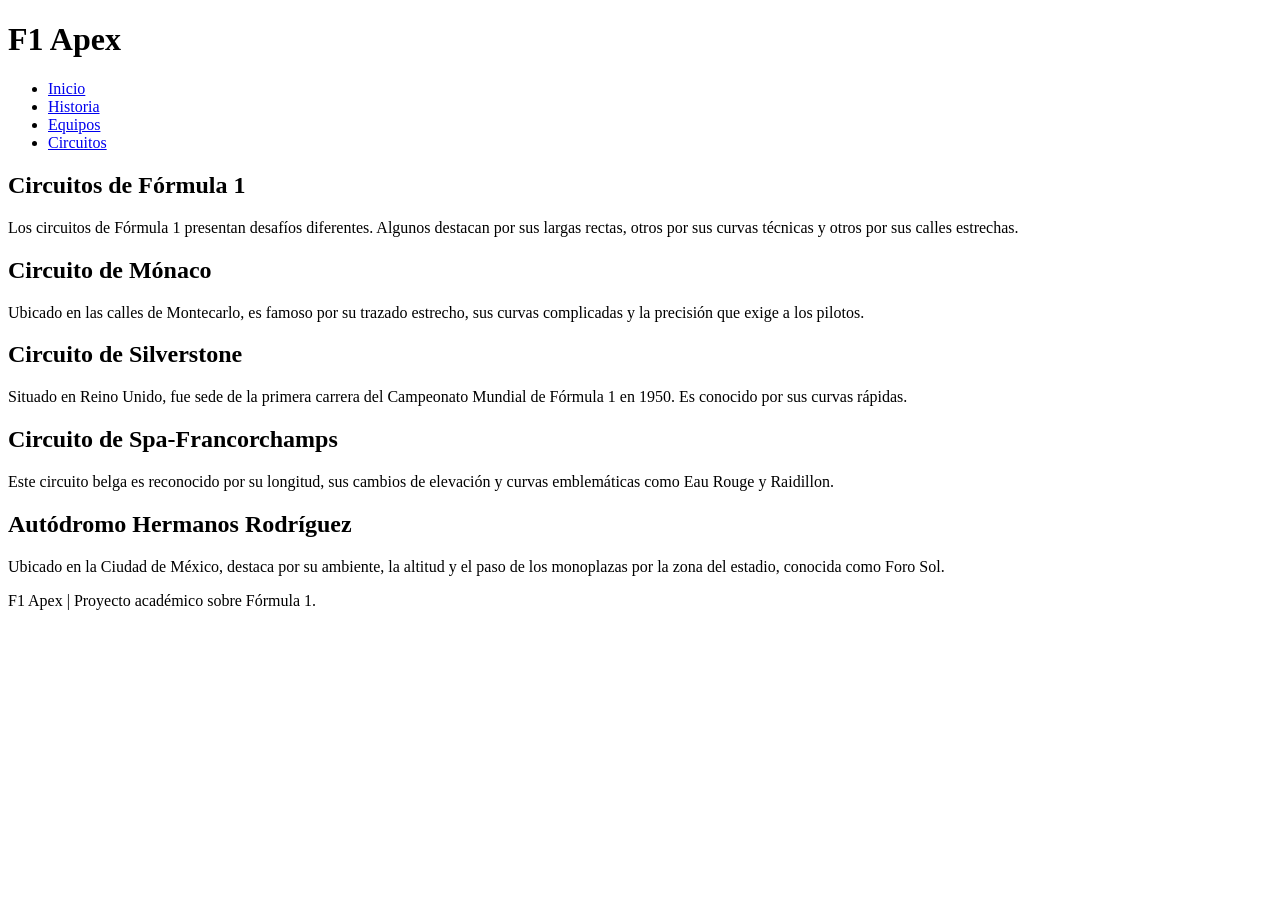
==== Circuitos.html @ 7e13219e "Se hizo la parte de Circuitos" ====
<!DOCTYPE html>
<html lang="es">
<head>
    <meta charset="UTF-8">
    <meta name="viewport" content="width=device-width, initial-scale=1.0">
    <meta name="description" content="Descubre algunos de los circuitos más conocidos de la Fórmula 1.">
    <title>F1 Apex | Circuitos</title>
    <link rel="stylesheet" href="css/styles.css">
</head>
<body>
    <header>
        <h1>F1 Apex</h1>

        <nav aria-label="Navegación principal">
            <ul>
                <li><a href="index.html">Inicio</a></li>
                <li><a href="historia.html">Historia</a></li>
                <li><a href="equipos.html">Equipos</a></li>
                <li><a href="circuitos.html" aria-current="page">Circuitos</a></li>
            </ul>
        </nav>
    </header>

    <main>
        <section aria-labelledby="titulo-circuitos">
            <h2 id="titulo-circuitos">Circuitos de Fórmula 1</h2>
            <p>
                Los circuitos de Fórmula 1 presentan desafíos diferentes.
                Algunos destacan por sus largas rectas, otros por sus curvas
                técnicas y otros por sus calles estrechas.
            </p>
        </section>

        <section aria-labelledby="monaco">
            <h2 id="monaco">Circuito de Mónaco</h2>
            <p>
                Ubicado en las calles de Montecarlo, es famoso por su trazado
                estrecho, sus curvas complicadas y la precisión que exige
                a los pilotos.
            </p>
        </section>

        <section aria-labelledby="silverstone">
            <h2 id="silverstone">Circuito de Silverstone</h2>
            <p>
                Situado en Reino Unido, fue sede de la primera carrera del
                Campeonato Mundial de Fórmula 1 en 1950. Es conocido por
                sus curvas rápidas.
            </p>
        </section>

        <section aria-labelledby="spa">
            <h2 id="spa">Circuito de Spa-Francorchamps</h2>
            <p>
                Este circuito belga es reconocido por su longitud,
                sus cambios de elevación y curvas emblemáticas como
                Eau Rouge y Raidillon.
            </p>
        </section>

        <section aria-labelledby="mexico">
            <h2 id="mexico">Autódromo Hermanos Rodríguez</h2>
            <p>
                Ubicado en la Ciudad de México, destaca por su ambiente,
                la altitud y el paso de los monoplazas por la zona del
                estadio, conocida como Foro Sol.
            </p>
        </section>
    </main>

    <footer>
        <p>F1 Apex | Proyecto académico sobre Fórmula 1.</p>
    </footer>
</body>
</html>
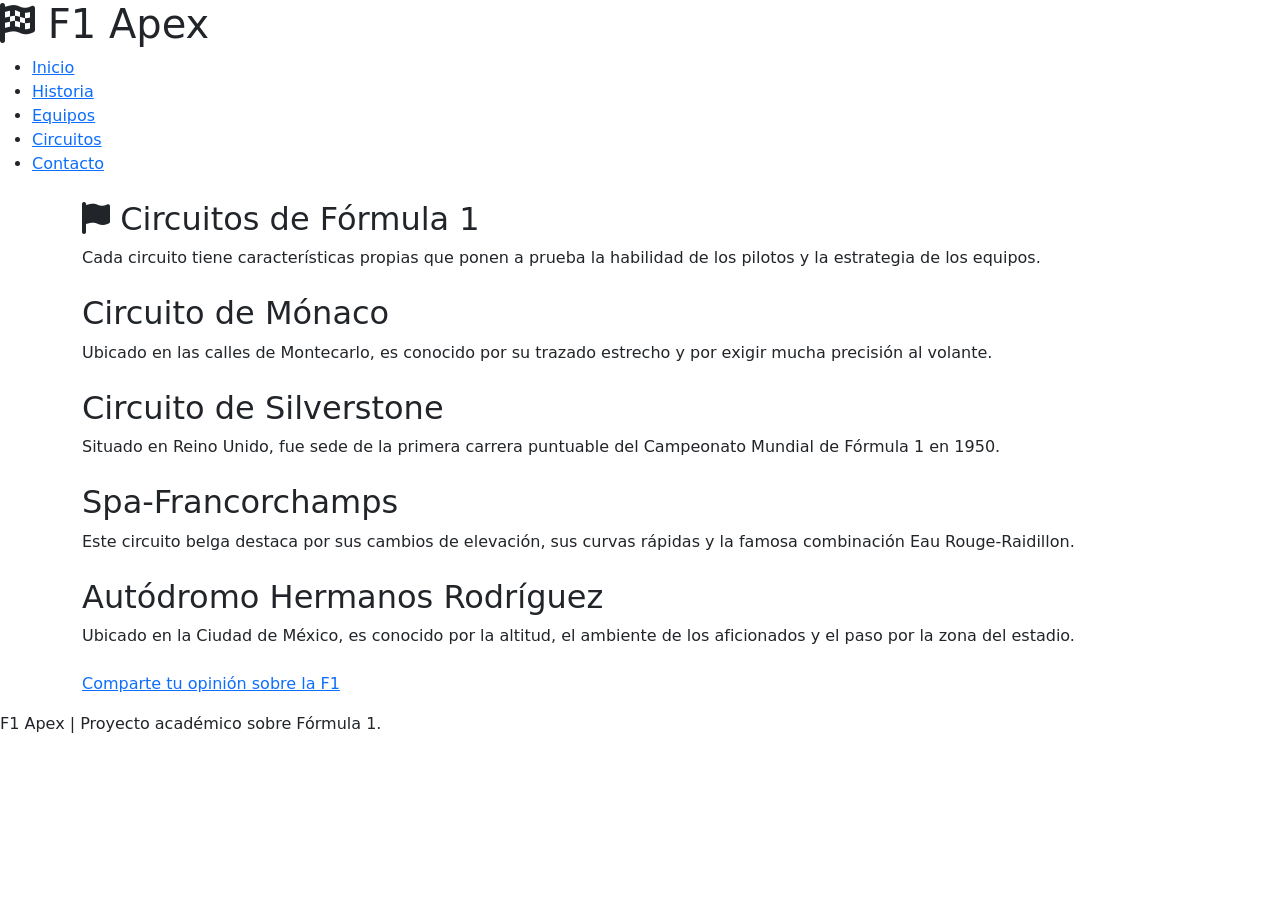
==== commit 60376f84: "Se hizo el js y se modificaron los html" ====
--- a/Circuitos.html
+++ b/Circuitos.html
@@ -4,69 +4,69 @@
 <head>
     <meta charset="UTF-8">
     <meta name="viewport" content="width=device-width, initial-scale=1.0">
-    <meta name="description" content="Descubre algunos de los circuitos más conocidos de la Fórmula 1.">
+    <meta name="description" content="Descubre circuitos conocidos del calendario de Fórmula 1.">
     <title>F1 Apex | Circuitos</title>
+
+    <link rel="stylesheet" href="https://cdn.jsdelivr.net/npm/bootstrap@5.3.3/dist/css/bootstrap.min.css">
+    <link rel="stylesheet" href="https://cdnjs.cloudflare.com/ajax/libs/font-awesome/6.5.2/css/all.min.css">
     <link rel="stylesheet" href="css/styles.css">
 </head>
 <body>
     <header>
-        <h1>F1 Apex</h1>
-
+        <h1><i class="fa-solid fa-flag-checkered"></i> F1 Apex</h1>
         <nav aria-label="Navegación principal">
             <ul>
                 <li><a href="index.html">Inicio</a></li>
                 <li><a href="historia.html">Historia</a></li>
                 <li><a href="equipos.html">Equipos</a></li>
                 <li><a href="circuitos.html" aria-current="page">Circuitos</a></li>
+                <li><a href="contacto.html">Contacto</a></li>
             </ul>
         </nav>
     </header>
 
-    <main>
-        <section aria-labelledby="titulo-circuitos">
-            <h2 id="titulo-circuitos">Circuitos de Fórmula 1</h2>
+    <main class="container">
+        <section class="my-4">
+            <h2><i class="fa-solid fa-flag"></i> Circuitos de Fórmula 1</h2>
             <p>
-                Los circuitos de Fórmula 1 presentan desafíos diferentes.
-                Algunos destacan por sus largas rectas, otros por sus curvas
-                técnicas y otros por sus calles estrechas.
+                Cada circuito tiene características propias que ponen a prueba
+                la habilidad de los pilotos y la estrategia de los equipos.
             </p>
         </section>
 
-        <section aria-labelledby="monaco">
-            <h2 id="monaco">Circuito de Mónaco</h2>
+        <section class="my-4">
+            <h2>Circuito de Mónaco</h2>
             <p>
-                Ubicado en las calles de Montecarlo, es famoso por su trazado
-                estrecho, sus curvas complicadas y la precisión que exige
-                a los pilotos.
+                Ubicado en las calles de Montecarlo, es conocido por su trazado
+                estrecho y por exigir mucha precisión al volante.
             </p>
         </section>
 
-        <section aria-labelledby="silverstone">
-            <h2 id="silverstone">Circuito de Silverstone</h2>
+        <section class="my-4">
+            <h2>Circuito de Silverstone</h2>
             <p>
-                Situado en Reino Unido, fue sede de la primera carrera del
-                Campeonato Mundial de Fórmula 1 en 1950. Es conocido por
-                sus curvas rápidas.
+                Situado en Reino Unido, fue sede de la primera carrera
+                puntuable del Campeonato Mundial de Fórmula 1 en 1950.
             </p>
         </section>
 
-        <section aria-labelledby="spa">
-            <h2 id="spa">Circuito de Spa-Francorchamps</h2>
+        <section class="my-4">
+            <h2>Spa-Francorchamps</h2>
             <p>
-                Este circuito belga es reconocido por su longitud,
-                sus cambios de elevación y curvas emblemáticas como
-                Eau Rouge y Raidillon.
+                Este circuito belga destaca por sus cambios de elevación,
+                sus curvas rápidas y la famosa combinación Eau Rouge-Raidillon.
             </p>
         </section>
 
-        <section aria-labelledby="mexico">
-            <h2 id="mexico">Autódromo Hermanos Rodríguez</h2>
+        <section class="my-4">
+            <h2>Autódromo Hermanos Rodríguez</h2>
             <p>
-                Ubicado en la Ciudad de México, destaca por su ambiente,
-                la altitud y el paso de los monoplazas por la zona del
-                estadio, conocida como Foro Sol.
+                Ubicado en la Ciudad de México, es conocido por la altitud,
+                el ambiente de los aficionados y el paso por la zona del estadio.
             </p>
         </section>
+
+        <p><a href="contacto.html">Comparte tu opinión sobre la F1</a></p>
     </main>
 
     <footer>
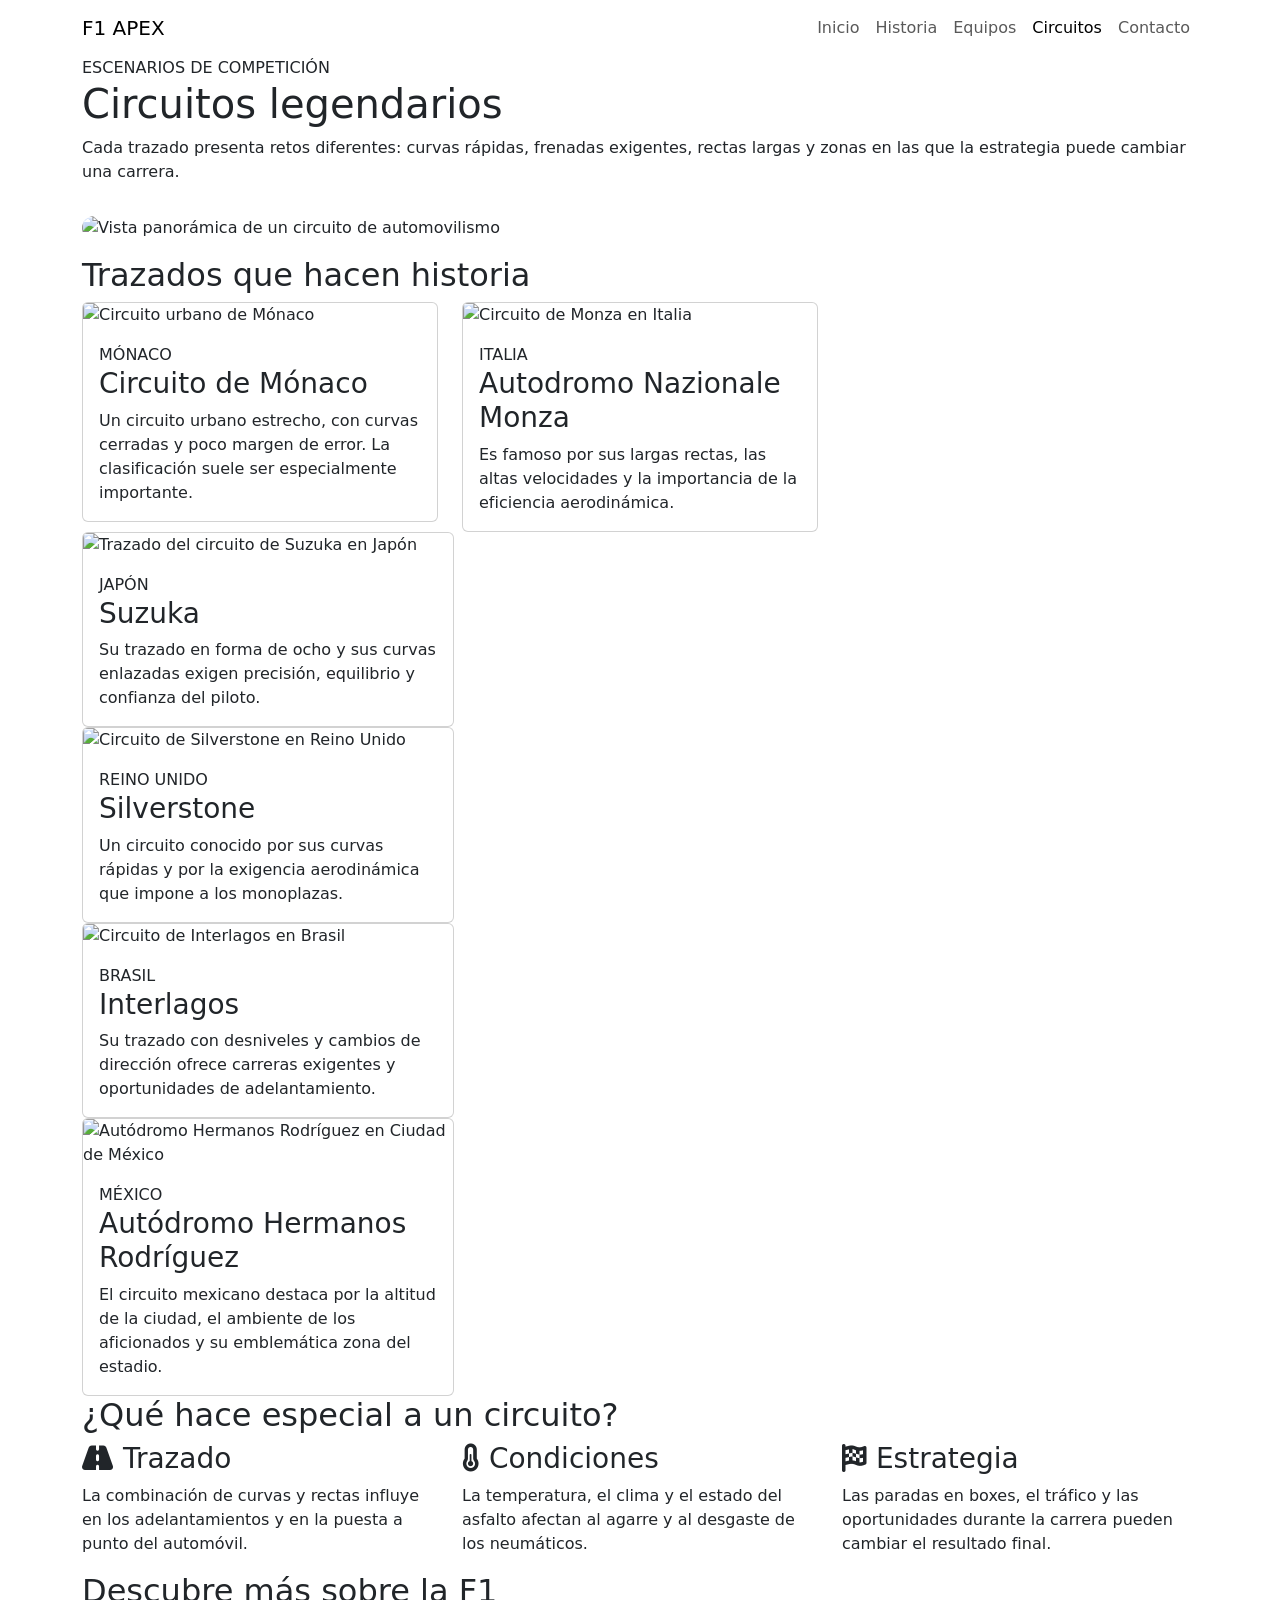
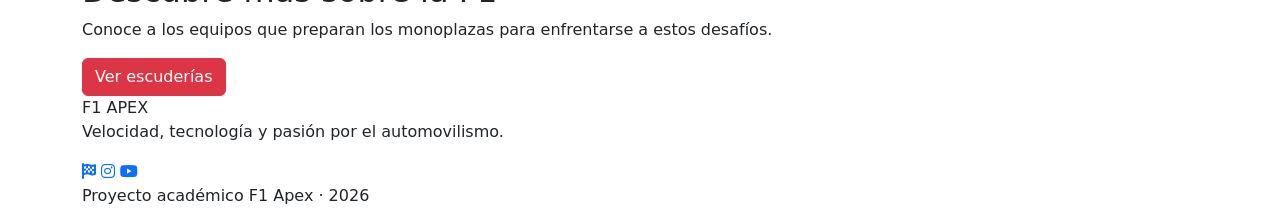
==== commit f82e573c: "Se pulieron detalles" ====
--- a/Circuitos.html
+++ b/Circuitos.html
@@ -4,73 +4,156 @@
 <head>
     <meta charset="UTF-8">
     <meta name="viewport" content="width=device-width, initial-scale=1.0">
-    <meta name="description" content="Descubre circuitos conocidos del calendario de Fórmula 1.">
+    <meta name="description" content="Conoce algunos de los circuitos más reconocidos de la Fórmula 1.">
+    <meta name="theme-color" content="#111318">
     <title>F1 Apex | Circuitos</title>
-
-    <link rel="stylesheet" href="https://cdn.jsdelivr.net/npm/bootstrap@5.3.3/dist/css/bootstrap.min.css">
-    <link rel="stylesheet" href="https://cdnjs.cloudflare.com/ajax/libs/font-awesome/6.5.2/css/all.min.css">
+    <link rel="preconnect" href="https://fonts.googleapis.com">
+    <link rel="preconnect" href="https://fonts.gstatic.com" crossorigin>
+    <link href="https://fonts.googleapis.com/css2?family=Barlow+Condensed:wght@400;500;600;700;800;900&family=Roboto:wght@400;500;600;700&display=swap" rel="stylesheet">
+    <link href="https://cdn.jsdelivr.net/npm/bootstrap@5.3.3/dist/css/bootstrap.min.css" rel="stylesheet">
+    <link rel="stylesheet" href="https://cdnjs.cloudflare.com/ajax/libs/font-awesome/6.7.2/css/all.min.css">
     <link rel="stylesheet" href="css/styles.css">
 </head>
 <body>
     <header>
-        <h1><i class="fa-solid fa-flag-checkered"></i> F1 Apex</h1>
-        <nav aria-label="Navegación principal">
-            <ul>
-                <li><a href="index.html">Inicio</a></li>
-                <li><a href="historia.html">Historia</a></li>
-                <li><a href="equipos.html">Equipos</a></li>
-                <li><a href="circuitos.html" aria-current="page">Circuitos</a></li>
-                <li><a href="contacto.html">Contacto</a></li>
-            </ul>
+        <nav class="navbar navbar-expand-lg">
+            <div class="container">
+                <a class="navbar-brand" href="index.html">F1 <span>APEX</span></a>
+                <button class="navbar-toggler" type="button" data-bs-toggle="collapse" data-bs-target="#menuPrincipal" aria-controls="menuPrincipal" aria-expanded="false" aria-label="Abrir menú de navegación">
+                    <span class="navbar-toggler-icon"></span>
+                </button>
+                <div class="collapse navbar-collapse" id="menuPrincipal">
+                    <ul class="navbar-nav ms-auto">
+                        <li class="nav-item"><a class="nav-link" href="index.html">Inicio</a></li>
+                        <li class="nav-item"><a class="nav-link" href="historia.html">Historia</a></li>
+                        <li class="nav-item"><a class="nav-link" href="equipos.html">Equipos</a></li>
+                        <li class="nav-item"><a class="nav-link active" aria-current="page" href="circuitos.html">Circuitos</a></li>
+                        <li class="nav-item"><a class="nav-link" href="contacto.html">Contacto</a></li>
+                    </ul>
+                </div>
+            </div>
         </nav>
     </header>
 
     <main class="container">
-        <section class="my-4">
-            <h2><i class="fa-solid fa-flag"></i> Circuitos de Fórmula 1</h2>
-            <p>
-                Cada circuito tiene características propias que ponen a prueba
-                la habilidad de los pilotos y la estrategia de los equipos.
-            </p>
+        <section aria-labelledby="titulo-circuitos">
+            <span class="etiqueta">ESCENARIOS DE COMPETICIÓN</span>
+            <h1 id="titulo-circuitos">Circuitos <span>legendarios</span></h1>
+            <p>Cada trazado presenta retos diferentes: curvas rápidas, frenadas exigentes, rectas largas y zonas en las que la estrategia puede cambiar una carrera.</p>
+            <img class="img-fluid rounded-4 my-3" src="img/circuitos.jpg" alt="Vista panorámica de un circuito de automovilismo" loading="lazy">
         </section>
 
-        <section class="my-4">
-            <h2>Circuito de Mónaco</h2>
-            <p>
-                Ubicado en las calles de Montecarlo, es conocido por su trazado
-                estrecho y por exigir mucha precisión al volante.
-            </p>
+        <section aria-labelledby="titulo-destacados">
+            <h2 id="titulo-destacados">Trazados que hacen historia</h2>
+            <div class="row g-4">
+                <div class="col-md-6 col-lg-4">
+                    <article class="card">
+                        <img src="img/monaco.jpg" class="card-img-top" alt="Circuito urbano de Mónaco" loading="lazy">
+                        <div class="card-body">
+                            <span class="etiqueta">MÓNACO</span>
+                            <h3 class="card-title">Circuito de Mónaco</h3>
+                            <p class="card-text">Un circuito urbano estrecho, con curvas cerradas y poco margen de error. La clasificación suele ser especialmente importante.</p>
+                        </div>
+                    </article>
+                </div>
+                <div class="col-md-6 col-lg-4">
+                    <article class="card">
+                        <img src="img/monza.jpg" class="card-img-top" alt="Circuito de Monza en Italia" loading="lazy">
+                        <div class="card-body">
+                            <span class="etiqueta">ITALIA</span>
+                            <h3 class="card-title">Autodromo Nazionale Monza</h3>
+                            <p class="card-text">Es famoso por sus largas rectas, las altas velocidades y la importancia de la eficiencia aerodinámica.</p>
+                        </div>
+                    </div>
+                    </article>
+                </div>
+                <div class="col-md-6 col-lg-4">
+                    <article class="card">
+                        <img src="img/suzuka.jpg" class="card-img-top" alt="Trazado del circuito de Suzuka en Japón" loading="lazy">
+                        <div class="card-body">
+                            <span class="etiqueta">JAPÓN</span>
+                            <h3 class="card-title">Suzuka</h3>
+                            <p class="card-text">Su trazado en forma de ocho y sus curvas enlazadas exigen precisión, equilibrio y confianza del piloto.</p>
+                        </div>
+                    </article>
+                </div>
+                <div class="col-md-6 col-lg-4">
+                    <article class="card">
+                        <img src="img/silverstone.jpg" class="card-img-top" alt="Circuito de Silverstone en Reino Unido" loading="lazy">
+                        <div class="card-body">
+                            <span class="etiqueta">REINO UNIDO</span>
+                            <h3 class="card-title">Silverstone</h3>
+                            <p class="card-text">Un circuito conocido por sus curvas rápidas y por la exigencia aerodinámica que impone a los monoplazas.</p>
+                        </div>
+                    </article>
+                </div>
+                <div class="col-md-6 col-lg-4">
+                    <article class="card">
+                        <img src="img/interlagos.jpg" class="card-img-top" alt="Circuito de Interlagos en Brasil" loading="lazy">
+                        <div class="card-body">
+                            <span class="etiqueta">BRASIL</span>
+                            <h3 class="card-title">Interlagos</h3>
+                            <p class="card-text">Su trazado con desniveles y cambios de dirección ofrece carreras exigentes y oportunidades de adelantamiento.</p>
+                        </div>
+                    </article>
+                </div>
+                <div class="col-md-6 col-lg-4">
+                    <article class="card">
+                        <img src="img/mexico.jpg" class="card-img-top" alt="Autódromo Hermanos Rodríguez en Ciudad de México" loading="lazy">
+                        <div class="card-body">
+                            <span class="etiqueta">MÉXICO</span>
+                            <h3 class="card-title">Autódromo Hermanos Rodríguez</h3>
+                            <p class="card-text">El circuito mexicano destaca por la altitud de la ciudad, el ambiente de los aficionados y su emblemática zona del estadio.</p>
+                        </div>
+                    </article>
+                </div>
+            </div>
         </section>
 
-        <section class="my-4">
-            <h2>Circuito de Silverstone</h2>
-            <p>
-                Situado en Reino Unido, fue sede de la primera carrera
-                puntuable del Campeonato Mundial de Fórmula 1 en 1950.
-            </p>
+        <section aria-labelledby="titulo-desafio">
+            <h2 id="titulo-desafio">¿Qué hace especial a un circuito?</h2>
+            <div class="row g-4">
+                <div class="col-md-4">
+                    <article>
+                        <h3><i class="fa-solid fa-road" aria-hidden="true"></i> Trazado</h3>
+                        <p>La combinación de curvas y rectas influye en los adelantamientos y en la puesta a punto del automóvil.</p>
+                    </article>
+                </div>
+                <div class="col-md-4">
+                    <article>
+                        <h3><i class="fa-solid fa-temperature-half" aria-hidden="true"></i> Condiciones</h3>
+                        <p>La temperatura, el clima y el estado del asfalto afectan al agarre y al desgaste de los neumáticos.</p>
+                    </article>
+                </div>
+                <div class="col-md-4">
+                    <article>
+                        <h3><i class="fa-solid fa-flag-checkered" aria-hidden="true"></i> Estrategia</h3>
+                        <p>Las paradas en boxes, el tráfico y las oportunidades durante la carrera pueden cambiar el resultado final.</p>
+                    </article>
+                </div>
+            </div>
         </section>
 
-        <section class="my-4">
-            <h2>Spa-Francorchamps</h2>
-            <p>
-                Este circuito belga destaca por sus cambios de elevación,
-                sus curvas rápidas y la famosa combinación Eau Rouge-Raidillon.
-            </p>
+        <section class="info-box">
+            <h2>Descubre más sobre la F1</h2>
+            <p>Conoce a los equipos que preparan los monoplazas para enfrentarse a estos desafíos.</p>
+            <a href="equipos.html" class="btn btn-danger">Ver escuderías</a>
         </section>
-
-        <section class="my-4">
-            <h2>Autódromo Hermanos Rodríguez</h2>
-            <p>
-                Ubicado en la Ciudad de México, es conocido por la altitud,
-                el ambiente de los aficionados y el paso por la zona del estadio.
-            </p>
-        </section>
-
-        <p><a href="contacto.html">Comparte tu opinión sobre la F1</a></p>
     </main>
 
     <footer>
-        <p>F1 Apex | Proyecto académico sobre Fórmula 1.</p>
+        <div class="container">
+            <a class="navbar-brand" href="index.html">F1 <span>APEX</span></a>
+            <p>Velocidad, tecnología y pasión por el automovilismo.</p>
+            <div class="redes-sociales">
+                <a href="https://www.formula1.com/" target="_blank" rel="noopener noreferrer" aria-label="Sitio oficial de Fórmula 1"><i class="fa-solid fa-flag-checkered" aria-hidden="true"></i></a>
+                <a href="https://www.instagram.com/f1/" target="_blank" rel="noopener noreferrer" aria-label="Fórmula 1 en Instagram"><i class="fa-brands fa-instagram" aria-hidden="true"></i></a>
+                <a href="https://www.youtube.com/F1" target="_blank" rel="noopener noreferrer" aria-label="Fórmula 1 en YouTube"><i class="fa-brands fa-youtube" aria-hidden="true"></i></a>
+            </div>
+            <p>Proyecto académico F1 Apex · 2026</p>
+        </div>
     </footer>
+
+    <script src="https://cdn.jsdelivr.net/npm/bootstrap@5.3.3/dist/js/bootstrap.bundle.min.js"></script>
 </body>
 </html>
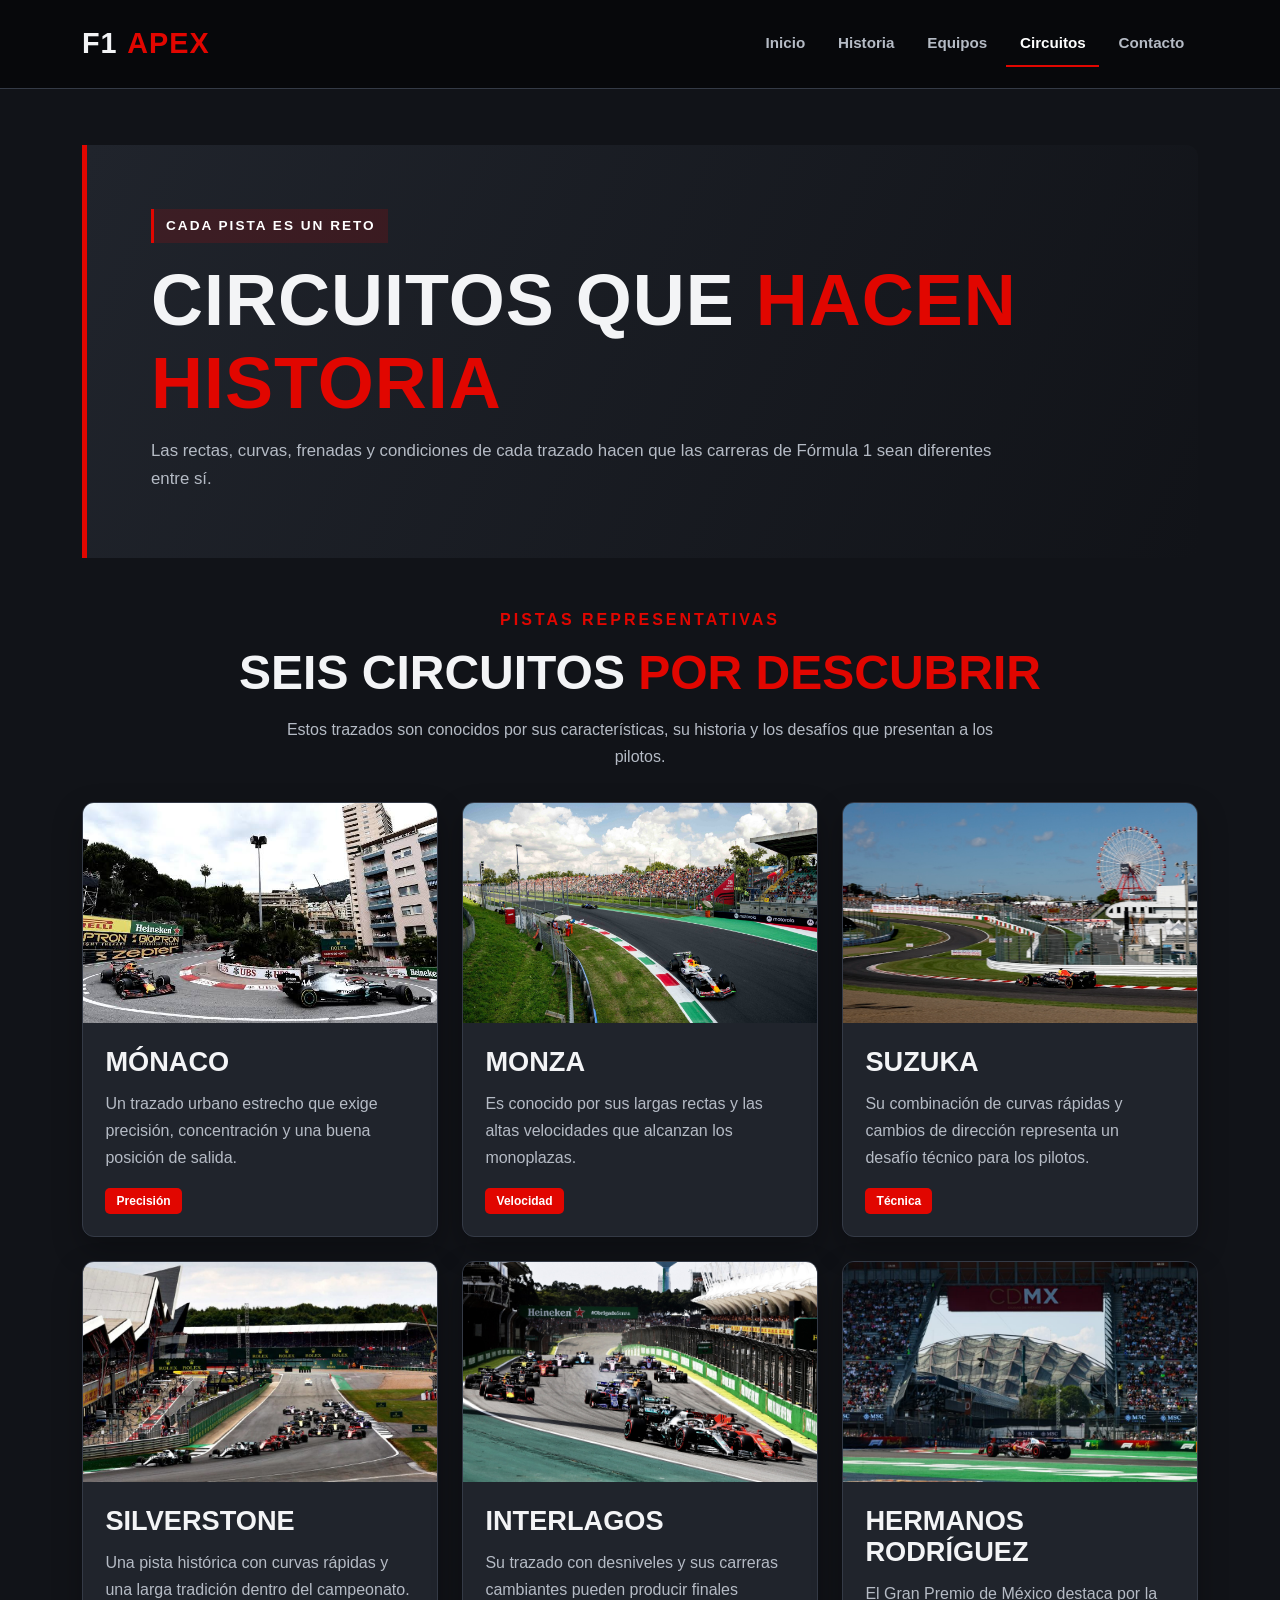
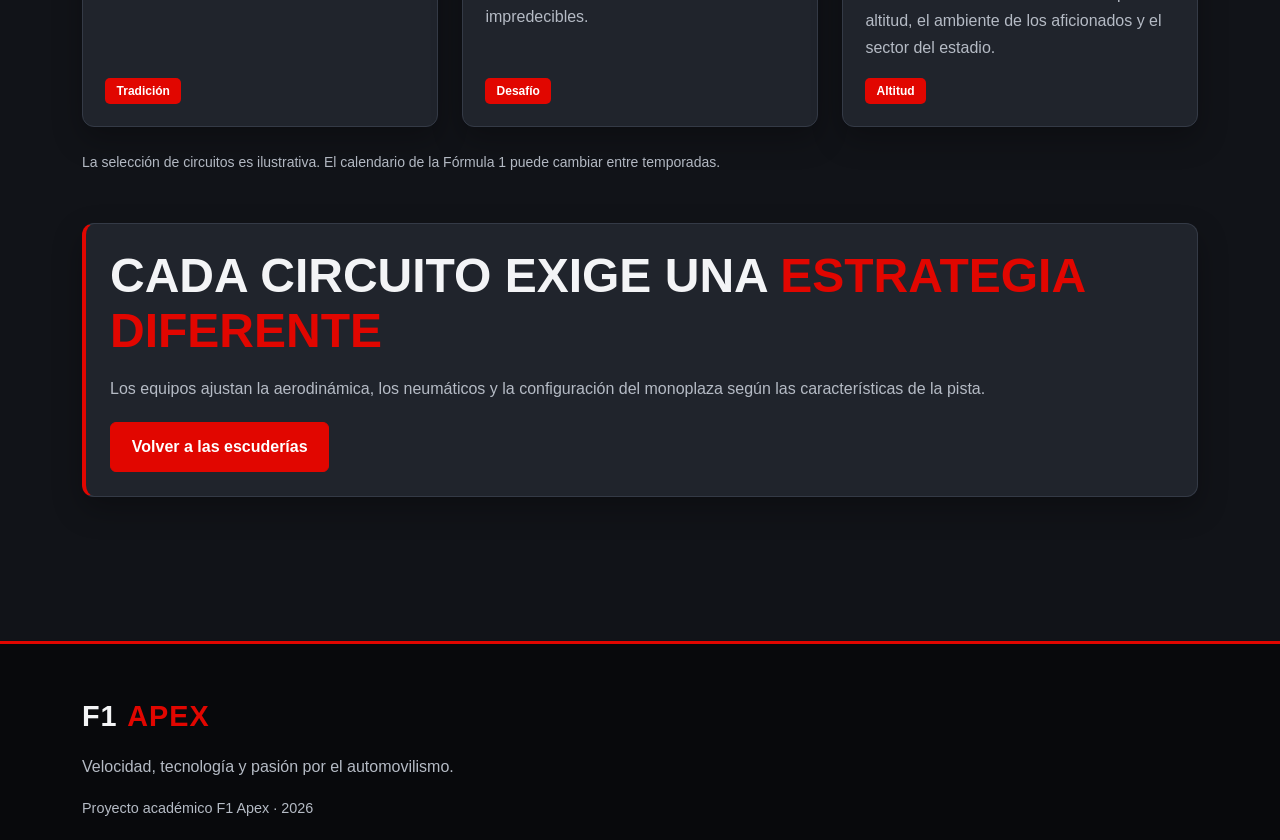
==== commit fb97ebf2: "Se corrigieron errores y se pulieron detalles y se agregaron imagenes" ====
--- a/Circuitos.html
+++ b/Circuitos.html
@@ -4,31 +4,34 @@
 <head>
     <meta charset="UTF-8">
     <meta name="viewport" content="width=device-width, initial-scale=1.0">
-    <meta name="description" content="Conoce algunos de los circuitos más reconocidos de la Fórmula 1.">
+    <meta name="description" content="Conoce algunos de los circuitos más conocidos de la Fórmula 1.">
     <meta name="theme-color" content="#111318">
     <title>F1 Apex | Circuitos</title>
+
     <link rel="preconnect" href="https://fonts.googleapis.com">
     <link rel="preconnect" href="https://fonts.gstatic.com" crossorigin>
     <link href="https://fonts.googleapis.com/css2?family=Barlow+Condensed:wght@400;500;600;700;800;900&family=Roboto:wght@400;500;600;700&display=swap" rel="stylesheet">
     <link href="https://cdn.jsdelivr.net/npm/bootstrap@5.3.3/dist/css/bootstrap.min.css" rel="stylesheet">
     <link rel="stylesheet" href="https://cdnjs.cloudflare.com/ajax/libs/font-awesome/6.7.2/css/all.min.css">
-    <link rel="stylesheet" href="css/styles.css">
+    <link rel="stylesheet" href="style.css">
 </head>
 <body>
     <header>
-        <nav class="navbar navbar-expand-lg">
+        <nav class="navbar navbar-expand-lg navbar-dark">
             <div class="container">
                 <a class="navbar-brand" href="index.html">F1 <span>APEX</span></a>
-                <button class="navbar-toggler" type="button" data-bs-toggle="collapse" data-bs-target="#menuPrincipal" aria-controls="menuPrincipal" aria-expanded="false" aria-label="Abrir menú de navegación">
+
+                <button class="navbar-toggler" type="button" data-bs-toggle="collapse" data-bs-target="#menuPrincipal" aria-controls="menuPrincipal" aria-expanded="false" aria-label="Abrir menú">
                     <span class="navbar-toggler-icon"></span>
                 </button>
+
                 <div class="collapse navbar-collapse" id="menuPrincipal">
                     <ul class="navbar-nav ms-auto">
                         <li class="nav-item"><a class="nav-link" href="index.html">Inicio</a></li>
-                        <li class="nav-item"><a class="nav-link" href="historia.html">Historia</a></li>
-                        <li class="nav-item"><a class="nav-link" href="equipos.html">Equipos</a></li>
-                        <li class="nav-item"><a class="nav-link active" aria-current="page" href="circuitos.html">Circuitos</a></li>
-                        <li class="nav-item"><a class="nav-link" href="contacto.html">Contacto</a></li>
+                        <li class="nav-item"><a class="nav-link" href="Historia.html">Historia</a></li>
+                        <li class="nav-item"><a class="nav-link" href="Equipos.html">Equipos</a></li>
+                        <li class="nav-item"><a class="nav-link active" aria-current="page" href="Circuitos.html">Circuitos</a></li>
+                        <li class="nav-item"><a class="nav-link" href="Contacto.html">Contacto</a></li>
                     </ul>
                 </div>
             </div>
@@ -36,108 +39,94 @@
     </header>
 
     <main class="container">
-        <section aria-labelledby="titulo-circuitos">
-            <span class="etiqueta">ESCENARIOS DE COMPETICIÓN</span>
-            <h1 id="titulo-circuitos">Circuitos <span>legendarios</span></h1>
-            <p>Cada trazado presenta retos diferentes: curvas rápidas, frenadas exigentes, rectas largas y zonas en las que la estrategia puede cambiar una carrera.</p>
-            <img class="img-fluid rounded-4 my-3" src="img/circuitos.jpg" alt="Vista panorámica de un circuito de automovilismo" loading="lazy">
+        <section class="encabezado-pagina">
+            <span class="etiqueta">CADA PISTA ES UN RETO</span>
+            <h1>CIRCUITOS QUE <span>HACEN HISTORIA</span></h1>
+            <p>Las rectas, curvas, frenadas y condiciones de cada trazado hacen que las carreras de Fórmula 1 sean diferentes entre sí.</p>
         </section>
 
-        <section aria-labelledby="titulo-destacados">
-            <h2 id="titulo-destacados">Trazados que hacen historia</h2>
-            <div class="row g-4">
+        <section class="seccion">
+            <div class="seccion-titulo">
+                <span class="subtitulo">PISTAS REPRESENTATIVAS</span>
+                <h2>SEIS CIRCUITOS <span>POR DESCUBRIR</span></h2>
+                <p>Estos trazados son conocidos por sus características, su historia y los desafíos que presentan a los pilotos.</p>
+            </div>
+
+            <div class="row g-4 align-items-stretch">
                 <div class="col-md-6 col-lg-4">
-                    <article class="card">
-                        <img src="img/monaco.jpg" class="card-img-top" alt="Circuito urbano de Mónaco" loading="lazy">
+                    <article class="card h-100">
+                        <img src="IMG/Monaco.webp" class="card-img-top" alt="Circuito de Mónaco" loading="lazy">
                         <div class="card-body">
-                            <span class="etiqueta">MÓNACO</span>
-                            <h3 class="card-title">Circuito de Mónaco</h3>
-                            <p class="card-text">Un circuito urbano estrecho, con curvas cerradas y poco margen de error. La clasificación suele ser especialmente importante.</p>
+                            <h3 class="card-title">Mónaco</h3>
+                            <p class="card-text">Un trazado urbano estrecho que exige precisión, concentración y una buena posición de salida.</p>
+                            <span class="badge bg-danger mt-auto">Precisión</span>
                         </div>
                     </article>
                 </div>
+
                 <div class="col-md-6 col-lg-4">
-                    <article class="card">
-                        <img src="img/monza.jpg" class="card-img-top" alt="Circuito de Monza en Italia" loading="lazy">
+                    <article class="card h-100">
+                        <img src="IMG/Monza.webp" class="card-img-top" alt="Circuito de Monza en Italia" loading="lazy">
                         <div class="card-body">
-                            <span class="etiqueta">ITALIA</span>
-                            <h3 class="card-title">Autodromo Nazionale Monza</h3>
-                            <p class="card-text">Es famoso por sus largas rectas, las altas velocidades y la importancia de la eficiencia aerodinámica.</p>
-                        </div>
-                    </div>
-                    </article>
-                </div>
-                <div class="col-md-6 col-lg-4">
-                    <article class="card">
-                        <img src="img/suzuka.jpg" class="card-img-top" alt="Trazado del circuito de Suzuka en Japón" loading="lazy">
-                        <div class="card-body">
-                            <span class="etiqueta">JAPÓN</span>
-                            <h3 class="card-title">Suzuka</h3>
-                            <p class="card-text">Su trazado en forma de ocho y sus curvas enlazadas exigen precisión, equilibrio y confianza del piloto.</p>
+                            <h3 class="card-title">Monza</h3>
+                            <p class="card-text">Es conocido por sus largas rectas y las altas velocidades que alcanzan los monoplazas.</p>
+                            <span class="badge bg-danger mt-auto">Velocidad</span>
                         </div>
                     </article>
                 </div>
+
                 <div class="col-md-6 col-lg-4">
-                    <article class="card">
-                        <img src="img/silverstone.jpg" class="card-img-top" alt="Circuito de Silverstone en Reino Unido" loading="lazy">
+                    <article class="card h-100">
+                        <img src="IMG/Suzuka.webp" class="card-img-top" alt="Circuito de Suzuka en Japón" loading="lazy">
                         <div class="card-body">
-                            <span class="etiqueta">REINO UNIDO</span>
-                            <h3 class="card-title">Silverstone</h3>
-                            <p class="card-text">Un circuito conocido por sus curvas rápidas y por la exigencia aerodinámica que impone a los monoplazas.</p>
+                            <h3 class="card-title">Suzuka</h3>
+                            <p class="card-text">Su combinación de curvas rápidas y cambios de dirección representa un desafío técnico para los pilotos.</p>
+                            <span class="badge bg-danger mt-auto">Técnica</span>
                         </div>
                     </article>
                 </div>
+
                 <div class="col-md-6 col-lg-4">
-                    <article class="card">
-                        <img src="img/interlagos.jpg" class="card-img-top" alt="Circuito de Interlagos en Brasil" loading="lazy">
+                    <article class="card h-100">
+                        <img src="IMG/Silverstone.webp" class="card-img-top" alt="Circuito de Silverstone en Reino Unido" loading="lazy">
                         <div class="card-body">
-                            <span class="etiqueta">BRASIL</span>
-                            <h3 class="card-title">Interlagos</h3>
-                            <p class="card-text">Su trazado con desniveles y cambios de dirección ofrece carreras exigentes y oportunidades de adelantamiento.</p>
+                            <h3 class="card-title">Silverstone</h3>
+                            <p class="card-text">Una pista histórica con curvas rápidas y una larga tradición dentro del campeonato.</p>
+                            <span class="badge bg-danger mt-auto">Tradición</span>
                         </div>
                     </article>
                 </div>
+
                 <div class="col-md-6 col-lg-4">
-                    <article class="card">
-                        <img src="img/mexico.jpg" class="card-img-top" alt="Autódromo Hermanos Rodríguez en Ciudad de México" loading="lazy">
+                    <article class="card h-100">
+                        <img src="IMG/Interlagos.webp" class="card-img-top" alt="Circuito de Interlagos en Brasil" loading="lazy">
                         <div class="card-body">
-                            <span class="etiqueta">MÉXICO</span>
-                            <h3 class="card-title">Autódromo Hermanos Rodríguez</h3>
-                            <p class="card-text">El circuito mexicano destaca por la altitud de la ciudad, el ambiente de los aficionados y su emblemática zona del estadio.</p>
+                            <h3 class="card-title">Interlagos</h3>
+                            <p class="card-text">Su trazado con desniveles y sus carreras cambiantes pueden producir finales impredecibles.</p>
+                            <span class="badge bg-danger mt-auto">Desafío</span>
+                        </div>
+                    </article>
+                </div>
+
+                <div class="col-md-6 col-lg-4">
+                    <article class="card h-100">
+                        <img src="IMG/Hermanos Rodriguez.webp" class="card-img-top" alt="Autódromo Hermanos Rodríguez en México" loading="lazy">
+                        <div class="card-body">
+                            <h3 class="card-title">Hermanos Rodríguez</h3>
+                            <p class="card-text">El Gran Premio de México destaca por la altitud, el ambiente de los aficionados y el sector del estadio.</p>
+                            <span class="badge bg-danger mt-auto">Altitud</span>
                         </div>
                     </article>
                 </div>
             </div>
+
+            <p class="small mt-4">La selección de circuitos es ilustrativa. El calendario de la Fórmula 1 puede cambiar entre temporadas.</p>
         </section>
 
-        <section aria-labelledby="titulo-desafio">
-            <h2 id="titulo-desafio">¿Qué hace especial a un circuito?</h2>
-            <div class="row g-4">
-                <div class="col-md-4">
-                    <article>
-                        <h3><i class="fa-solid fa-road" aria-hidden="true"></i> Trazado</h3>
-                        <p>La combinación de curvas y rectas influye en los adelantamientos y en la puesta a punto del automóvil.</p>
-                    </article>
-                </div>
-                <div class="col-md-4">
-                    <article>
-                        <h3><i class="fa-solid fa-temperature-half" aria-hidden="true"></i> Condiciones</h3>
-                        <p>La temperatura, el clima y el estado del asfalto afectan al agarre y al desgaste de los neumáticos.</p>
-                    </article>
-                </div>
-                <div class="col-md-4">
-                    <article>
-                        <h3><i class="fa-solid fa-flag-checkered" aria-hidden="true"></i> Estrategia</h3>
-                        <p>Las paradas en boxes, el tráfico y las oportunidades durante la carrera pueden cambiar el resultado final.</p>
-                    </article>
-                </div>
-            </div>
-        </section>
-
-        <section class="info-box">
-            <h2>Descubre más sobre la F1</h2>
-            <p>Conoce a los equipos que preparan los monoplazas para enfrentarse a estos desafíos.</p>
-            <a href="equipos.html" class="btn btn-danger">Ver escuderías</a>
+        <section class="info-box my-5">
+            <h2>Cada circuito exige una <span>estrategia diferente</span></h2>
+            <p>Los equipos ajustan la aerodinámica, los neumáticos y la configuración del monoplaza según las características de la pista.</p>
+            <a href="Equipos.html" class="btn btn-danger">Volver a las escuderías</a>
         </section>
     </main>
 
@@ -145,15 +134,11 @@
         <div class="container">
             <a class="navbar-brand" href="index.html">F1 <span>APEX</span></a>
             <p>Velocidad, tecnología y pasión por el automovilismo.</p>
-            <div class="redes-sociales">
-                <a href="https://www.formula1.com/" target="_blank" rel="noopener noreferrer" aria-label="Sitio oficial de Fórmula 1"><i class="fa-solid fa-flag-checkered" aria-hidden="true"></i></a>
-                <a href="https://www.instagram.com/f1/" target="_blank" rel="noopener noreferrer" aria-label="Fórmula 1 en Instagram"><i class="fa-brands fa-instagram" aria-hidden="true"></i></a>
-                <a href="https://www.youtube.com/F1" target="_blank" rel="noopener noreferrer" aria-label="Fórmula 1 en YouTube"><i class="fa-brands fa-youtube" aria-hidden="true"></i></a>
-            </div>
             <p>Proyecto académico F1 Apex · 2026</p>
         </div>
     </footer>
 
     <script src="https://cdn.jsdelivr.net/npm/bootstrap@5.3.3/dist/js/bootstrap.bundle.min.js"></script>
+    <script src="fuction.js"></script>
 </body>
-</html>
+</html>
--- a/style.css
+++ b/style.css
@@ -0,0 +1,746 @@
+
+:root {
+    --rojo: #e10600;
+    --rojo-hover: #ff302a;
+    --fondo: #111318;
+    --fondo-secundario: #171a21;
+    --tarjeta: #20242c;
+    --tarjeta-hover: #282d37;
+    --blanco: #f3f4f6;
+    --gris: #b5bbc5;
+    --borde: #343a46;
+    --negro: #08090c;
+    --sombra: 0 12px 30px rgba(0, 0, 0, 0.28);
+    --radio: 12px;
+}
+
+* {
+    box-sizing: border-box;
+}
+
+html {
+    scroll-behavior: smooth;
+    scroll-padding-top: 90px;
+}
+
+body {
+    margin: 0;
+    background-color: var(--fondo);
+    color: var(--blanco);
+    font-family: 'Roboto', sans-serif;
+    font-size: 16px;
+    line-height: 1.7;
+}
+
+button,
+input,
+select,
+textarea {
+    font: inherit;
+}
+
+img {
+    display: block;
+    max-width: 100%;
+    height: auto;
+}
+
+a {
+    color: var(--rojo);
+    text-decoration: none;
+    transition: color 0.2s ease;
+}
+
+a:hover {
+    color: var(--rojo-hover);
+}
+
+button:focus-visible,
+a:focus-visible,
+input:focus-visible,
+select:focus-visible,
+textarea:focus-visible {
+    outline: 3px solid var(--rojo-hover);
+    outline-offset: 3px;
+}
+
+::selection {
+    background-color: var(--rojo);
+    color: #ffffff;
+}
+
+h1,
+h2,
+h3,
+h4,
+h5,
+h6 {
+    color: var(--blanco);
+    font-family: 'Barlow Condensed', sans-serif;
+    font-weight: 800;
+    line-height: 1.15;
+    text-transform: uppercase;
+}
+
+h1 {
+    margin-bottom: 1.25rem;
+    font-size: clamp(2.5rem, 6vw, 4.5rem);
+    letter-spacing: 1px;
+}
+
+h2 {
+    margin-bottom: 1rem;
+    font-size: clamp(2rem, 4vw, 3rem);
+}
+
+h3 {
+    font-size: clamp(1.4rem, 3vw, 2rem);
+}
+
+p {
+    color: var(--gris);
+}
+
+main {
+    min-height: 65vh;
+    padding-top: 2rem;
+    padding-bottom: 2rem;
+}
+
+main h1 span,
+main h2 span {
+    color: var(--rojo);
+}
+
+hr {
+    border-color: var(--borde);
+    opacity: 1;
+}
+
+/* NAVEGACIÓN */
+
+header {
+    position: relative;
+    z-index: 1000;
+}
+
+.navbar {
+    padding: 0.9rem 0;
+    background-color: rgba(8, 9, 12, 0.98) !important;
+    border-bottom: 1px solid var(--borde);
+}
+
+.navbar-brand {
+    display: inline-flex;
+    align-items: center;
+    gap: 0.6rem;
+    color: var(--blanco) !important;
+    font-family: 'Barlow Condensed', sans-serif;
+    font-size: 1.8rem;
+    font-weight: 900;
+    letter-spacing: 1px;
+    text-transform: uppercase;
+}
+
+.navbar-brand span {
+    color: var(--rojo);
+}
+
+.navbar-nav {
+    gap: 0.35rem;
+}
+
+.navbar-nav .nav-link {
+    padding: 0.6rem 0.85rem !important;
+    color: var(--gris);
+    font-size: 0.95rem;
+    font-weight: 700;
+    transition: color 0.2s ease, background-color 0.2s ease;
+}
+
+.navbar-nav .nav-link:hover,
+.navbar-nav .nav-link:focus,
+.navbar-nav .nav-link.active {
+    color: #ffffff;
+}
+
+.navbar-nav .nav-link.active {
+    border-bottom: 2px solid var(--rojo);
+}
+
+.navbar-toggler {
+    padding: 0.5rem 0.7rem;
+    border: 1px solid var(--borde);
+}
+
+.navbar-toggler:focus {
+    box-shadow: 0 0 0 0.2rem rgba(225, 6, 0, 0.3);
+}
+
+.navbar-toggler-icon {
+    filter: invert(1);
+}
+
+/* BOTONES */
+
+.btn {
+    display: inline-flex;
+    align-items: center;
+    justify-content: center;
+    gap: 0.5rem;
+    padding: 0.75rem 1.3rem;
+    border-radius: 6px;
+    font-weight: 700;
+    transition: background-color 0.2s ease, transform 0.2s ease, border-color 0.2s ease;
+}
+
+.btn-danger {
+    background-color: var(--rojo);
+    border-color: var(--rojo);
+    color: #ffffff;
+}
+
+.btn-danger:hover,
+.btn-danger:focus {
+    background-color: var(--rojo-hover);
+    border-color: var(--rojo-hover);
+    color: #ffffff;
+    transform: translateY(-2px);
+}
+
+.btn-outline-danger {
+    border-color: var(--rojo);
+    color: var(--rojo);
+}
+
+.btn-outline-danger:hover {
+    background-color: var(--rojo);
+    border-color: var(--rojo);
+    color: #ffffff;
+}
+
+.btn-outline-light {
+    border-color: #858b96;
+    color: var(--blanco);
+}
+
+.btn-outline-light:hover {
+    background-color: #ffffff;
+    border-color: #ffffff;
+    color: var(--negro);
+}
+
+/* PORTADA DEL INDEX */
+
+/*
+    Guarda tu imagen en la carpeta IMG.
+    Cambia únicamente el nombre de portada-f1.webp
+    por el nombre del archivo que quieras utilizar.
+*/
+
+.hero {
+    position: relative;
+    display: flex;
+    min-height: 470px;
+    align-items: center;
+    overflow: hidden;
+    padding: clamp(2rem, 6vw, 5rem);
+
+    background-color: var(--negro);
+    background-image:
+        linear-gradient(
+            90deg,
+            rgba(8, 9, 12, 0.92) 0%,
+            rgba(8, 9, 12, 0.72) 48%,
+            rgba(8, 9, 12, 0.20) 100%
+        ),
+        url('IMG/Fondo.webp');
+
+    background-position: center, center 55%;
+    background-size: cover, cover;
+    background-repeat: no-repeat, no-repeat;
+
+    border: 1px solid var(--borde);
+    border-radius: var(--radio);
+}
+
+.hero-contenido {
+    position: relative;
+    z-index: 1;
+    max-width: 700px;
+}
+
+.hero h1 {
+    max-width: 750px;
+    margin-bottom: 1.25rem;
+    font-size: clamp(3rem, 7vw, 5.8rem);
+    font-weight: 900;
+    line-height: 0.98;
+}
+
+.hero h1 span {
+    display: block;
+    color: var(--rojo);
+}
+
+.hero p {
+    max-width: 620px;
+    margin-bottom: 1.8rem;
+    color: #e0e2e7;
+    font-size: clamp(1rem, 2vw, 1.2rem);
+}
+
+.hero .btn {
+    margin: 0.25rem 0.35rem 0.25rem 0;
+}
+
+/* ETIQUETAS */
+
+.etiqueta {
+    display: inline-block;
+    margin-bottom: 1rem;
+    padding: 0.35rem 0.75rem;
+    background-color: rgba(225, 6, 0, 0.15);
+    border-left: 3px solid var(--rojo);
+    color: #ffffff;
+    font-size: 0.85rem;
+    font-weight: 800;
+    letter-spacing: 2px;
+    text-transform: uppercase;
+}
+
+.subtitulo {
+    display: inline-block;
+    margin-bottom: 0.75rem;
+    color: var(--rojo);
+    font-family: 'Barlow Condensed', sans-serif;
+    font-size: 1rem;
+    font-weight: 800;
+    letter-spacing: 3px;
+    text-transform: uppercase;
+}
+
+/* ENCABEZADOS DE PÁGINA */
+
+.encabezado-pagina {
+    margin: 1.5rem 0 2.5rem;
+    padding: clamp(2rem, 5vw, 4rem);
+    background: linear-gradient(115deg, #20242c, #111318);
+    border-left: 5px solid var(--rojo);
+    border-radius: 0 var(--radio) var(--radio) 0;
+}
+
+.encabezado-pagina h1 {
+    margin-bottom: 0.75rem;
+}
+
+.encabezado-pagina h1 span {
+    color: var(--rojo);
+}
+
+.encabezado-pagina p {
+    max-width: 850px;
+    margin-bottom: 0;
+    font-size: 1.05rem;
+}
+
+/* SECCIONES */
+
+.seccion {
+    margin-top: 3rem;
+    margin-bottom: 3rem;
+}
+
+.seccion-titulo {
+    margin-bottom: 2rem;
+    text-align: center;
+}
+
+.seccion-titulo p {
+    max-width: 750px;
+    margin: 0 auto;
+}
+
+.seccion-titulo h2 span {
+    color: var(--rojo);
+}
+
+/* TARJETAS SIMÉTRICAS */
+
+.card {
+    display: flex;
+    height: 100%;
+    flex-direction: column;
+    overflow: hidden;
+    background-color: var(--tarjeta);
+    border: 1px solid var(--borde);
+    border-radius: var(--radio);
+    color: var(--blanco);
+    box-shadow: var(--sombra);
+    transition: transform 0.25s ease, border-color 0.25s ease, background-color 0.25s ease;
+}
+
+.card:hover {
+    transform: translateY(-5px);
+    background-color: var(--tarjeta-hover);
+    border-color: rgba(225, 6, 0, 0.65);
+}
+
+.card-img-top {
+    width: 100%;
+    height: 220px;
+    flex-shrink: 0;
+    object-fit: cover;
+    background-color: var(--fondo-secundario);
+}
+
+.card-body {
+    display: flex;
+    flex: 1;
+    flex-direction: column;
+    align-items: flex-start;
+    padding: 1.4rem;
+}
+
+.card-title {
+    margin-bottom: 0.8rem;
+    color: var(--blanco);
+    font-size: 1.7rem;
+}
+
+.card-text {
+    flex: 1;
+    width: 100%;
+    color: var(--gris);
+}
+
+.card-body .btn,
+.card-body .badge {
+    align-self: flex-start;
+    margin-top: auto;
+}
+
+.badge {
+    padding: 0.45rem 0.7rem;
+    border-radius: 5px;
+    font-weight: 700;
+}
+
+.bg-danger {
+    background-color: var(--rojo) !important;
+}
+
+/* IMÁGENES DE CONTENIDO */
+
+.imagen-articulo {
+    width: 100%;
+    max-height: 480px;
+    object-fit: cover;
+    border: 1px solid var(--borde);
+    border-radius: var(--radio);
+}
+
+.imagen-evolucion {
+    display: block;
+    width: 60%;
+    max-width: 500px;
+    height: auto;
+    margin: 1rem auto;
+    object-fit: contain;
+}
+
+.imagen-redondeada {
+    overflow: hidden;
+    border-radius: var(--radio);
+}
+
+/* BLOQUES DE INFORMACIÓN */
+
+.bloque-informacion {
+    height: 100%;
+    padding: 1.5rem;
+    background-color: var(--tarjeta);
+    border: 1px solid var(--borde);
+    border-radius: var(--radio);
+}
+
+.bloque-informacion h2 {
+    margin-bottom: 1.5rem;
+}
+
+.bloque-informacion h3 {
+    margin-bottom: 1rem;
+}
+
+.bloque-informacion i {
+    margin-right: 0.5rem;
+    color: var(--rojo);
+}
+
+.info-box {
+    padding: 1.5rem;
+    background-color: var(--tarjeta);
+    border: 1px solid var(--borde);
+    border-left: 4px solid var(--rojo);
+    border-radius: var(--radio);
+    box-shadow: var(--sombra);
+}
+
+.info-box p:last-of-type {
+    margin-bottom: 1.25rem;
+}
+
+/* FORMULARIO DE CONTACTO */
+
+.formulario-contenedor {
+    height: 100%;
+    padding: clamp(1.25rem, 4vw, 2.5rem);
+    background-color: var(--fondo-secundario);
+    border: 1px solid var(--borde);
+    border-radius: var(--radio);
+    box-shadow: var(--sombra);
+}
+
+.formulario-contenedor h2 {
+    margin-bottom: 1.5rem;
+}
+
+.form-label {
+    display: block;
+    margin-bottom: 0.45rem;
+    color: var(--blanco);
+    font-weight: 700;
+}
+
+.form-control,
+.form-select {
+    display: block;
+    width: 100%;
+    min-height: 46px;
+    padding: 0.7rem 0.85rem;
+    background-color: #111318;
+    border: 1px solid #454b57;
+    border-radius: 6px;
+    color: var(--blanco);
+}
+
+.form-control::placeholder {
+    color: #858c98;
+    opacity: 1;
+}
+
+.form-control:focus,
+.form-select:focus {
+    background-color: #111318;
+    border-color: var(--rojo);
+    color: var(--blanco);
+    box-shadow: 0 0 0 0.2rem rgba(225, 6, 0, 0.18);
+}
+
+.form-select option {
+    background-color: var(--fondo-secundario);
+    color: var(--blanco);
+}
+
+textarea.form-control {
+    min-height: 150px;
+    resize: vertical;
+}
+
+.form-check {
+    display: flex;
+    align-items: flex-start;
+    gap: 0.65rem;
+    min-height: auto;
+    padding-left: 0;
+}
+
+.form-check-input {
+    flex-shrink: 0;
+    width: 1.15rem;
+    height: 1.15rem;
+    margin: 0.3rem 0 0;
+    background-color: #111318;
+    border: 1px solid #69717f;
+}
+
+.form-check-input:checked {
+    background-color: var(--rojo);
+    border-color: var(--rojo);
+}
+
+.form-check-input:focus {
+    border-color: var(--rojo);
+    box-shadow: 0 0 0 0.2rem rgba(225, 6, 0, 0.18);
+}
+
+.form-check-label {
+    color: var(--gris);
+}
+
+.checkbox-contenedor {
+    margin: 1rem 0;
+}
+
+#resultado-formulario {
+    margin-top: 1rem;
+    padding: 1rem;
+    border-radius: 6px;
+}
+
+#resultado-formulario:empty {
+    display: none;
+}
+
+#resultado-formulario:not(:empty) {
+    background-color: rgba(225, 6, 0, 0.1);
+    border: 1px solid rgba(225, 6, 0, 0.4);
+    color: var(--blanco);
+}
+
+/* PIE DE PÁGINA */
+
+footer {
+    margin-top: 4rem;
+    padding: 3rem 0 1.25rem;
+    background-color: var(--negro);
+    border-top: 3px solid var(--rojo);
+}
+
+footer .navbar-brand {
+    margin-bottom: 0.75rem;
+}
+
+footer p {
+    color: var(--gris);
+}
+
+footer p:last-child {
+    margin-bottom: 0;
+    font-size: 0.9rem;
+}
+
+/* TABLET Y PANTALLAS MEDIANAS */
+
+@media (max-width: 991.98px) {
+    .navbar-nav {
+        gap: 0;
+        padding-top: 0.75rem;
+    }
+
+    .navbar-nav .nav-link {
+        padding: 0.7rem 0.25rem !important;
+    }
+
+    .navbar-nav .nav-link.active {
+        padding-left: 0.75rem !important;
+        border-bottom: 0;
+        border-left: 3px solid var(--rojo);
+    }
+
+    .hero {
+        min-height: 400px;
+        background-position: center, center;
+    }
+
+    .card-img-top {
+        height: 200px;
+    }
+
+    .seccion {
+        margin-top: 2.5rem;
+        margin-bottom: 2.5rem;
+    }
+}
+
+/* CELULARES */
+
+@media (max-width: 575.98px) {
+    body {
+        font-size: 15px;
+    }
+
+    .navbar {
+        padding: 0.7rem 0;
+    }
+
+    .navbar-brand {
+        font-size: 1.5rem;
+    }
+
+    h1 {
+        font-size: 2.6rem;
+    }
+
+    h2 {
+        font-size: 2rem;
+    }
+
+    .hero {
+        min-height: 430px;
+        padding: 1.5rem;
+        background-position: center, center;
+    }
+
+    .hero h1 {
+        font-size: clamp(2.7rem, 13vw, 4rem);
+    }
+
+    .hero p {
+        font-size: 1rem;
+    }
+
+    .hero .btn {
+        width: 100%;
+        margin: 0.35rem 0;
+    }
+
+    .encabezado-pagina {
+        margin-top: 1rem;
+        padding: 1.5rem;
+    }
+
+    .seccion {
+        margin-top: 2rem;
+        margin-bottom: 2rem;
+    }
+
+    .card-img-top {
+        height: 210px;
+    }
+
+    .card-body {
+        padding: 1.1rem;
+    }
+
+    .formulario-contenedor {
+        padding: 1.2rem;
+    }
+
+    .imagen-evolucion {
+        width: 90%;
+        max-width: 100%;
+    }
+
+    .info-box .btn {
+        margin-bottom: 0.5rem;
+    }
+
+    footer {
+        margin-top: 2.5rem;
+        padding-top: 2rem;
+    }
+}
+
+/* ACCESIBILIDAD: REDUCIR ANIMACIONES */
+
+@media (prefers-reduced-motion: reduce) {
+    *,
+    *::before,
+    *::after {
+        scroll-behavior: auto !important;
+        transition-duration: 0.01ms !important;
+        animation-duration: 0.01ms !important;
+        animation-iteration-count: 1 !important;
+    }
+}
